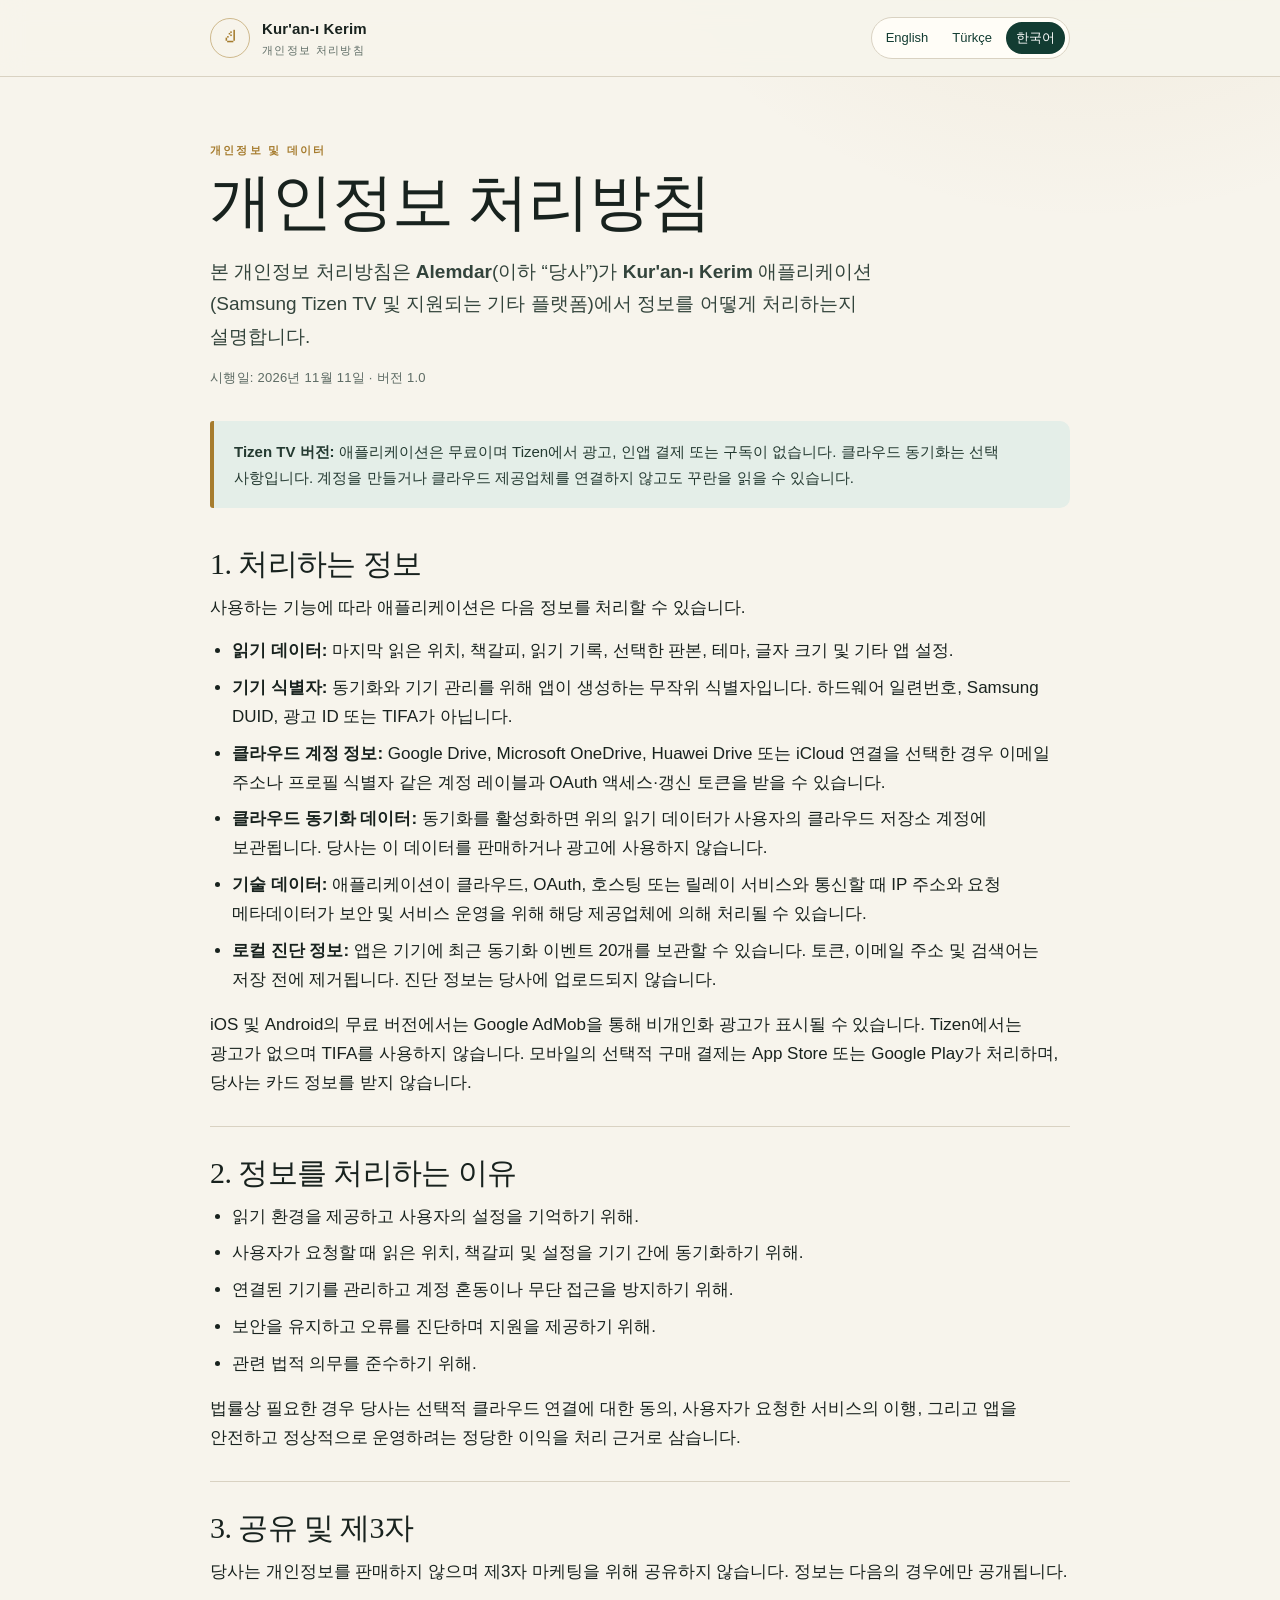
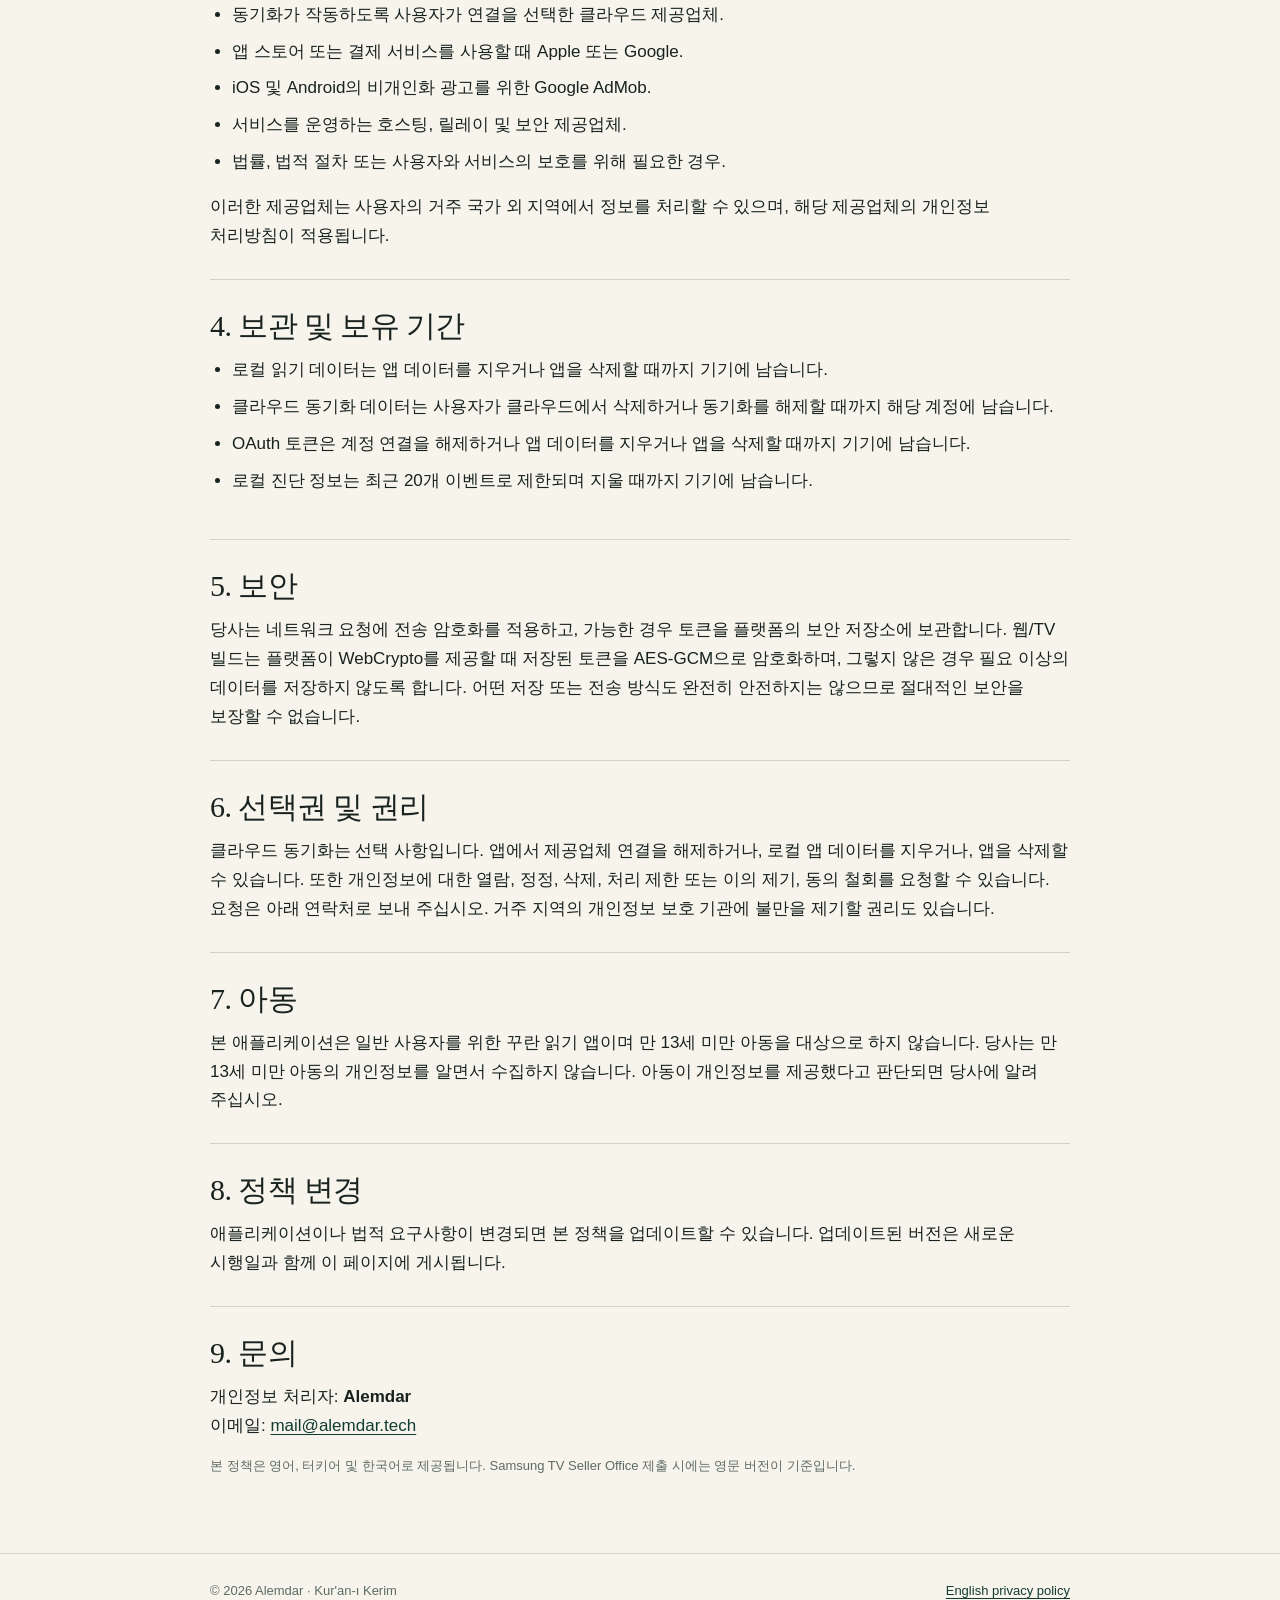
==== ko.html @ b280e63d "Add Korean privacy policy and language links Generated with Codebuff  Co-Authored-By: Codebuff <nore" ====
<!DOCTYPE html>
<html lang="ko">
<head>
  <meta charset="UTF-8">
  <meta name="viewport" content="width=device-width, initial-scale=1">
  <meta name="description" content="Kur'an-ı Kerim 애플리케이션 개인정보 처리방침.">
  <meta name="theme-color" content="#123c32">
  <title>개인정보 처리방침 — Kur'an-ı Kerim</title>
  <link rel="stylesheet" href="style.css">
</head>
<body>
  <header class="site-header">
    <div class="wrap header-inner">
      <a class="brand" href="ko.html" aria-label="Kur'an-ı Kerim 개인정보 처리방침 홈">
        <span class="brand-mark" aria-hidden="true">ك</span>
        <span>
          <strong>Kur'an-ı Kerim</strong>
          <small>개인정보 처리방침</small>
        </span>
      </a>
      <nav class="language-switch" aria-label="언어">
        <a href="index.html" hreflang="en" lang="en">English</a>
        <a href="tr.html" hreflang="tr" lang="tr">Türkçe</a>
        <span aria-current="page">한국어</span>
      </nav>
    </div>
  </header>

  <main class="wrap policy">
    <div class="eyebrow">개인정보 및 데이터</div>
    <h1>개인정보 처리방침</h1>
    <p class="lead">
      본 개인정보 처리방침은 <strong>Alemdar</strong>(이하 “당사”)가
      <strong>Kur'an-ı Kerim</strong> 애플리케이션(Samsung Tizen TV 및
      지원되는 기타 플랫폼)에서 정보를 어떻게 처리하는지 설명합니다.
    </p>
    <p class="meta">시행일: 2026년 11월 11일 · 버전 1.0</p>

    <div class="notice">
      <strong>Tizen TV 버전:</strong> 애플리케이션은 무료이며 Tizen에서 광고,
      인앱 결제 또는 구독이 없습니다. 클라우드 동기화는 선택 사항입니다.
      계정을 만들거나 클라우드 제공업체를 연결하지 않고도 꾸란을 읽을 수
      있습니다.
    </div>

    <section>
      <h2>1. 처리하는 정보</h2>
      <p>사용하는 기능에 따라 애플리케이션은 다음 정보를 처리할 수 있습니다.</p>
      <ul>
        <li>
          <strong>읽기 데이터:</strong> 마지막 읽은 위치, 책갈피, 읽기 기록,
          선택한 판본, 테마, 글자 크기 및 기타 앱 설정.
        </li>
        <li>
          <strong>기기 식별자:</strong> 동기화와 기기 관리를 위해 앱이 생성하는
          무작위 식별자입니다. 하드웨어 일련번호, Samsung DUID, 광고 ID 또는
          TIFA가 아닙니다.
        </li>
        <li>
          <strong>클라우드 계정 정보:</strong> Google Drive, Microsoft OneDrive,
          Huawei Drive 또는 iCloud 연결을 선택한 경우 이메일 주소나 프로필
          식별자 같은 계정 레이블과 OAuth 액세스·갱신 토큰을 받을 수 있습니다.
        </li>
        <li>
          <strong>클라우드 동기화 데이터:</strong> 동기화를 활성화하면 위의 읽기
          데이터가 사용자의 클라우드 저장소 계정에 보관됩니다. 당사는 이 데이터를
          판매하거나 광고에 사용하지 않습니다.
        </li>
        <li>
          <strong>기술 데이터:</strong> 애플리케이션이 클라우드, OAuth, 호스팅
          또는 릴레이 서비스와 통신할 때 IP 주소와 요청 메타데이터가 보안 및
          서비스 운영을 위해 해당 제공업체에 의해 처리될 수 있습니다.
        </li>
        <li>
          <strong>로컬 진단 정보:</strong> 앱은 기기에 최근 동기화 이벤트 20개를
          보관할 수 있습니다. 토큰, 이메일 주소 및 검색어는 저장 전에 제거됩니다.
          진단 정보는 당사에 업로드되지 않습니다.
        </li>
      </ul>
      <p>
        iOS 및 Android의 무료 버전에서는 Google AdMob을 통해 비개인화 광고가
        표시될 수 있습니다. Tizen에서는 광고가 없으며 TIFA를 사용하지 않습니다.
        모바일의 선택적 구매 결제는 App Store 또는 Google Play가 처리하며, 당사는
        카드 정보를 받지 않습니다.
      </p>
    </section>

    <section>
      <h2>2. 정보를 처리하는 이유</h2>
      <ul>
        <li>읽기 환경을 제공하고 사용자의 설정을 기억하기 위해.</li>
        <li>사용자가 요청할 때 읽은 위치, 책갈피 및 설정을 기기 간에 동기화하기 위해.</li>
        <li>연결된 기기를 관리하고 계정 혼동이나 무단 접근을 방지하기 위해.</li>
        <li>보안을 유지하고 오류를 진단하며 지원을 제공하기 위해.</li>
        <li>관련 법적 의무를 준수하기 위해.</li>
      </ul>
      <p>
        법률상 필요한 경우 당사는 선택적 클라우드 연결에 대한 동의, 사용자가
        요청한 서비스의 이행, 그리고 앱을 안전하고 정상적으로 운영하려는 정당한
        이익을 처리 근거로 삼습니다.
      </p>
    </section>

    <section>
      <h2>3. 공유 및 제3자</h2>
      <p>
        당사는 개인정보를 판매하지 않으며 제3자 마케팅을 위해 공유하지 않습니다.
        정보는 다음의 경우에만 공개됩니다.
      </p>
      <ul>
        <li>동기화가 작동하도록 사용자가 연결을 선택한 클라우드 제공업체.</li>
        <li>앱 스토어 또는 결제 서비스를 사용할 때 Apple 또는 Google.</li>
        <li>iOS 및 Android의 비개인화 광고를 위한 Google AdMob.</li>
        <li>서비스를 운영하는 호스팅, 릴레이 및 보안 제공업체.</li>
        <li>법률, 법적 절차 또는 사용자와 서비스의 보호를 위해 필요한 경우.</li>
      </ul>
      <p>
        이러한 제공업체는 사용자의 거주 국가 외 지역에서 정보를 처리할 수 있으며,
        해당 제공업체의 개인정보 처리방침이 적용됩니다.
      </p>
    </section>

    <section>
      <h2>4. 보관 및 보유 기간</h2>
      <ul>
        <li>로컬 읽기 데이터는 앱 데이터를 지우거나 앱을 삭제할 때까지 기기에 남습니다.</li>
        <li>클라우드 동기화 데이터는 사용자가 클라우드에서 삭제하거나 동기화를 해제할 때까지 해당 계정에 남습니다.</li>
        <li>OAuth 토큰은 계정 연결을 해제하거나 앱 데이터를 지우거나 앱을 삭제할 때까지 기기에 남습니다.</li>
        <li>로컬 진단 정보는 최근 20개 이벤트로 제한되며 지울 때까지 기기에 남습니다.</li>
      </ul>
    </section>

    <section>
      <h2>5. 보안</h2>
      <p>
        당사는 네트워크 요청에 전송 암호화를 적용하고, 가능한 경우 토큰을
        플랫폼의 보안 저장소에 보관합니다. 웹/TV 빌드는 플랫폼이 WebCrypto를
        제공할 때 저장된 토큰을 AES-GCM으로 암호화하며, 그렇지 않은 경우
        필요 이상의 데이터를 저장하지 않도록 합니다. 어떤 저장 또는 전송
        방식도 완전히 안전하지는 않으므로 절대적인 보안을 보장할 수 없습니다.
      </p>
    </section>

    <section>
      <h2>6. 선택권 및 권리</h2>
      <p>
        클라우드 동기화는 선택 사항입니다. 앱에서 제공업체 연결을 해제하거나,
        로컬 앱 데이터를 지우거나, 앱을 삭제할 수 있습니다. 또한 개인정보에 대한
        열람, 정정, 삭제, 처리 제한 또는 이의 제기, 동의 철회를 요청할 수
        있습니다. 요청은 아래 연락처로 보내 주십시오. 거주 지역의 개인정보
        보호 기관에 불만을 제기할 권리도 있습니다.
      </p>
    </section>

    <section>
      <h2>7. 아동</h2>
      <p>
        본 애플리케이션은 일반 사용자를 위한 꾸란 읽기 앱이며 만 13세 미만
        아동을 대상으로 하지 않습니다. 당사는 만 13세 미만 아동의 개인정보를
        알면서 수집하지 않습니다. 아동이 개인정보를 제공했다고 판단되면 당사에
        알려 주십시오.
      </p>
    </section>

    <section>
      <h2>8. 정책 변경</h2>
      <p>
        애플리케이션이나 법적 요구사항이 변경되면 본 정책을 업데이트할 수
        있습니다. 업데이트된 버전은 새로운 시행일과 함께 이 페이지에
        게시됩니다.
      </p>
    </section>

    <section>
      <h2>9. 문의</h2>
      <p>
        개인정보 처리자: <strong>Alemdar</strong><br>
        이메일: <a href="mailto:mail@alemdar.tech">mail@alemdar.tech</a>
      </p>
      <p class="small">
        본 정책은 영어, 터키어 및 한국어로 제공됩니다. Samsung TV Seller
        Office 제출 시에는 영문 버전이 기준입니다.
      </p>
    </section>
  </main>

  <footer class="site-footer">
    <div class="wrap footer-inner">
      <span>© 2026 Alemdar · Kur'an-ı Kerim</span>
      <a href="index.html" hreflang="en" lang="en">English privacy policy</a>
    </div>
  </footer>
</body>
</html>
---- style.css ----
:root {
  --ink: #18221e;
  --muted: #5d6b64;
  --paper: #f7f4ec;
  --surface: #fffdf7;
  --line: #d9d2c2;
  --green: #123c32;
  --green-soft: #e4eee8;
  --gold: #a67c2e;
  color-scheme: light;
}

* { box-sizing: border-box; }

html { scroll-behavior: smooth; }

:lang(ko) { word-break: keep-all; }

body {
  margin: 0;
  background:
    radial-gradient(circle at 85% -10%, rgba(166, 124, 46, 0.14), transparent 34rem),
    var(--paper);
  color: var(--ink);
  font-family: ui-sans-serif, -apple-system, BlinkMacSystemFont, "Segoe UI", sans-serif;
  font-size: 17px;
  line-height: 1.7;
  -webkit-font-smoothing: antialiased;
}

a { color: var(--green); text-underline-offset: 3px; }
a:hover { color: var(--gold); }

.wrap {
  width: min(100% - 40px, 860px);
  margin-inline: auto;
}

.site-header {
  border-bottom: 1px solid var(--line);
  background: rgba(247, 244, 236, 0.9);
  backdrop-filter: blur(12px);
  position: sticky;
  top: 0;
  z-index: 10;
}

.header-inner {
  min-height: 76px;
  display: flex;
  align-items: center;
  justify-content: space-between;
  gap: 20px;
}

.brand {
  display: inline-flex;
  align-items: center;
  gap: 12px;
  color: var(--ink);
  text-decoration: none;
}

.brand-mark {
  width: 40px;
  height: 40px;
  display: grid;
  place-items: center;
  border: 1px solid rgba(166, 124, 46, 0.5);
  border-radius: 50%;
  color: var(--gold);
  font-family: "Amiri", "Times New Roman", serif;
  font-size: 25px;
  line-height: 1;
}

.brand strong,
.brand small { display: block; }
.brand strong { font-size: 15px; letter-spacing: 0.01em; }
.brand small { color: var(--muted); font-size: 11px; letter-spacing: 0.12em; text-transform: uppercase; }

.language-switch {
  display: flex;
  align-items: center;
  gap: 4px;
  padding: 4px;
  border: 1px solid var(--line);
  border-radius: 999px;
  background: var(--surface);
  font-size: 13px;
}

.language-switch a,
.language-switch span {
  padding: 5px 10px;
  border-radius: 999px;
  text-decoration: none;
}

.language-switch [aria-current="page"] {
  background: var(--green);
  color: #fff;
}

.policy {
  padding-block: 64px 48px;
}

.eyebrow {
  color: var(--gold);
  font-size: 11px;
  font-weight: 700;
  letter-spacing: 0.2em;
  margin-bottom: 10px;
}

h1, h2 {
  font-family: Georgia, "Times New Roman", serif;
  font-weight: 500;
  letter-spacing: -0.02em;
}

h1 {
  margin: 0;
  font-size: clamp(38px, 7vw, 62px);
  line-height: 1.04;
}

h2 {
  margin: 0 0 12px;
  font-size: clamp(23px, 3.3vw, 30px);
  line-height: 1.2;
}

p { margin: 0 0 14px; }
ul { margin: 0 0 16px; padding-left: 22px; }
li { margin-bottom: 8px; }
strong { font-weight: 650; }

.lead {
  max-width: 70ch;
  margin-top: 22px;
  color: #33443c;
  font-size: 19px;
}

.meta {
  color: var(--muted);
  font-size: 13px;
  letter-spacing: 0.02em;
}

.notice {
  margin: 32px 0 10px;
  padding: 18px 20px;
  border-left: 4px solid var(--gold);
  border-radius: 3px 10px 10px 3px;
  background: var(--green-soft);
  color: #243a31;
  font-size: 15px;
}

section {
  padding-block: 28px;
  border-bottom: 1px solid var(--line);
}

section:last-of-type { border-bottom: 0; }
section p:last-child { margin-bottom: 0; }

.small {
  color: var(--muted);
  font-size: 13px;
}

.site-footer {
  border-top: 1px solid var(--line);
  color: var(--muted);
  font-size: 13px;
}

.footer-inner {
  min-height: 74px;
  display: flex;
  align-items: center;
  justify-content: space-between;
  gap: 16px;
  flex-wrap: wrap;
}

@media (max-width: 560px) {
  .wrap { width: min(100% - 28px, 860px); }
  .policy { padding-top: 42px; }
  .header-inner { min-height: 68px; }
  .brand small { display: none; }
  .language-switch { font-size: 12px; }
  .language-switch a, .language-switch span { padding: 4px 8px; }
  .lead { font-size: 17px; }
}

@media print {
  .site-header, .site-footer, .language-switch { display: none; }
  body { background: #fff; font-size: 11pt; }
  .policy { padding: 0; }
  section { break-inside: avoid; }
  a { color: inherit; }
}
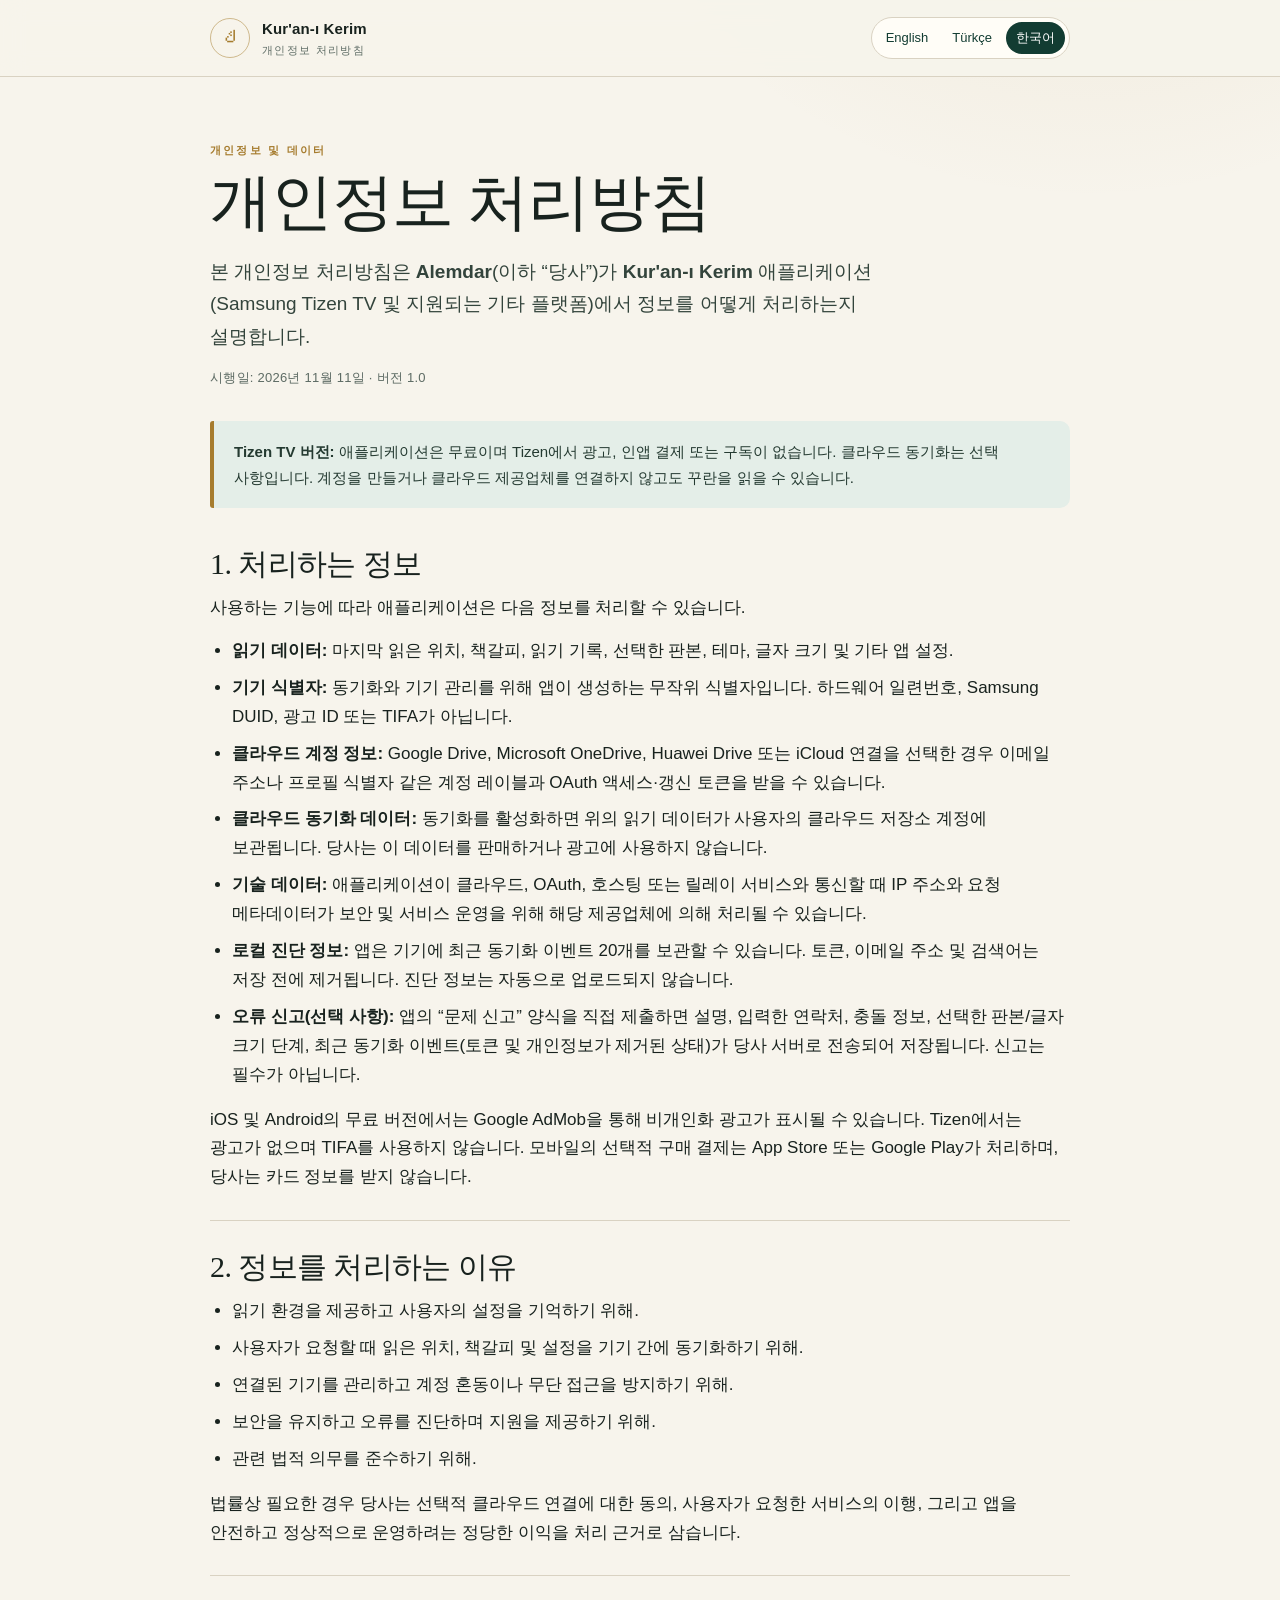
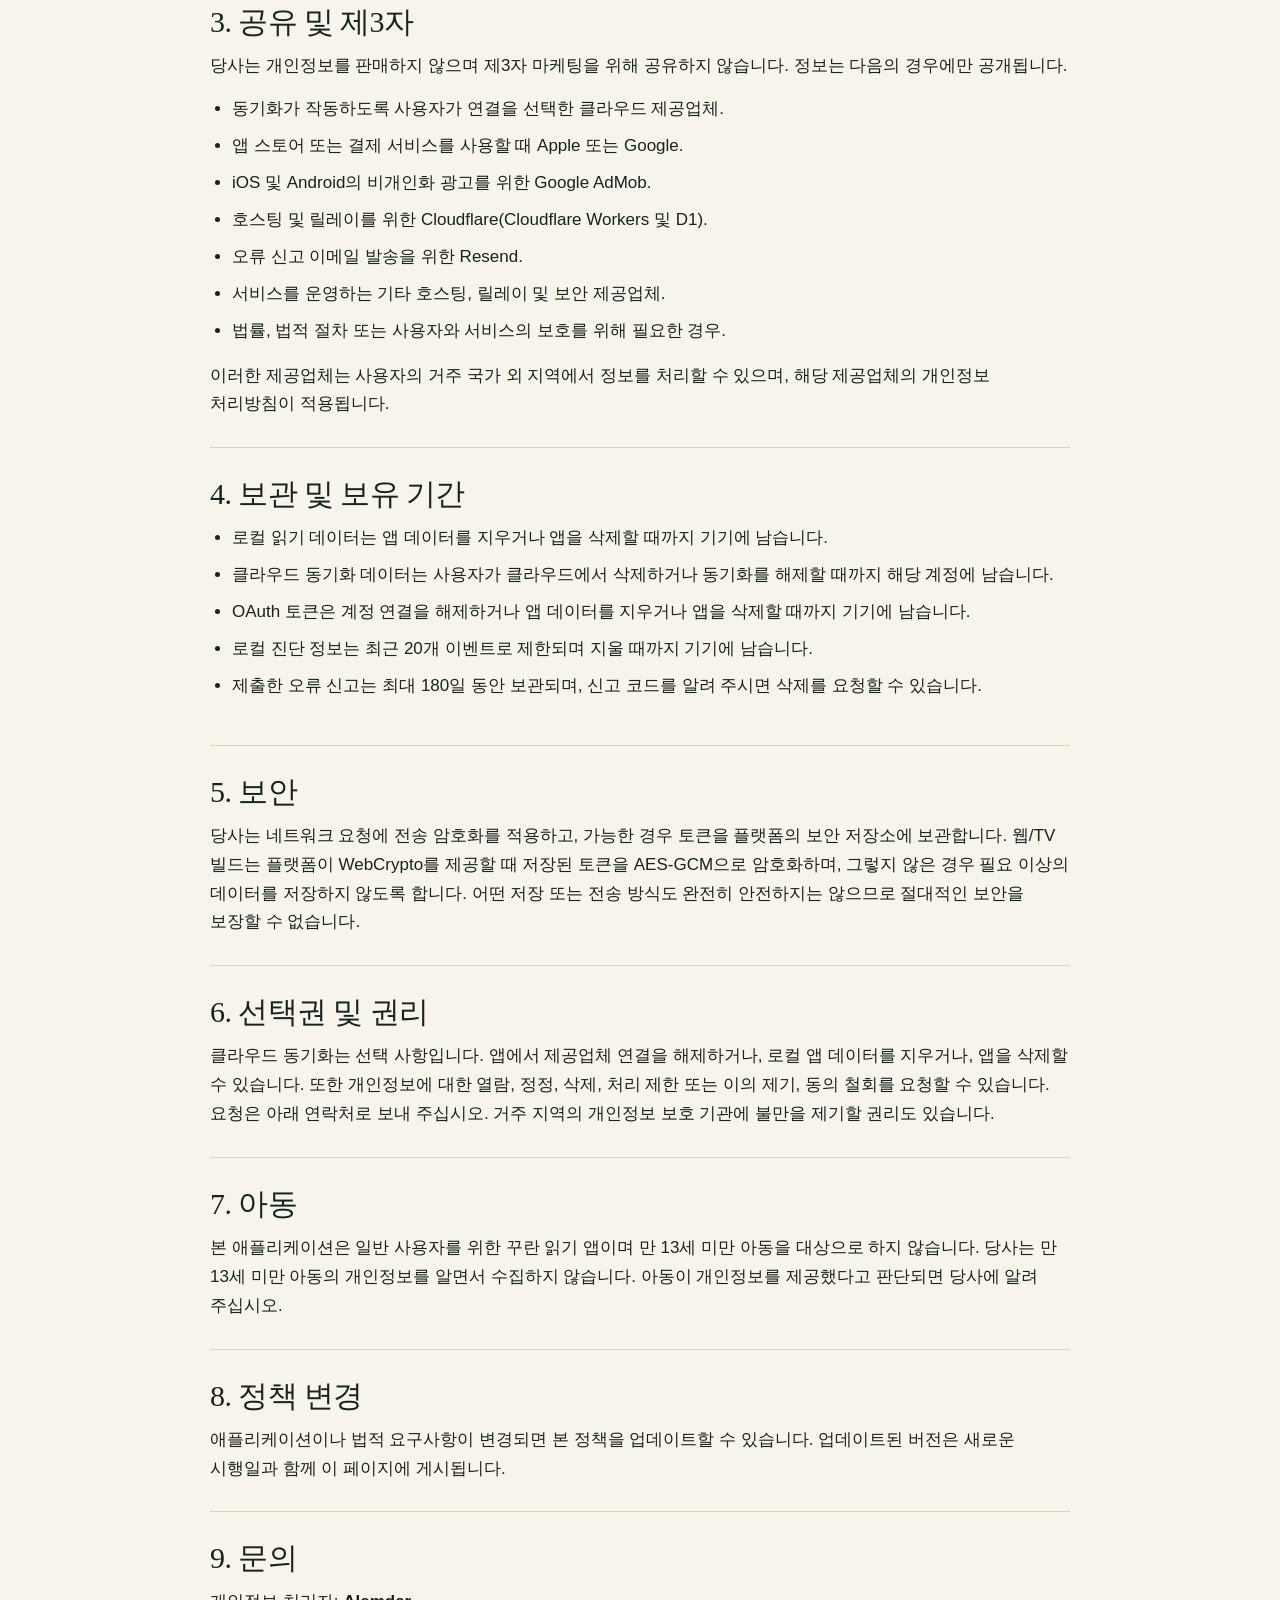
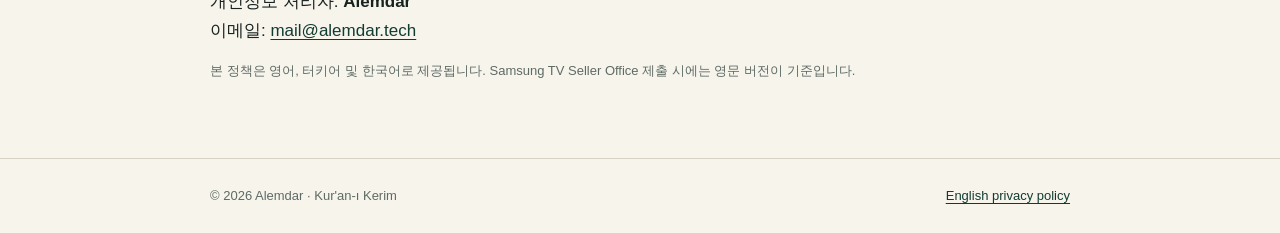
==== commit 28c3321e: "Gizlilik politikası: hata bildirimi, Cloudflare ve Resend Hata bildirimi formu son eşitleme olayları" ====
--- a/ko.html
+++ b/ko.html
@@ -74,7 +74,13 @@
         <li>
           <strong>로컬 진단 정보:</strong> 앱은 기기에 최근 동기화 이벤트 20개를
           보관할 수 있습니다. 토큰, 이메일 주소 및 검색어는 저장 전에 제거됩니다.
-          진단 정보는 당사에 업로드되지 않습니다.
+          진단 정보는 자동으로 업로드되지 않습니다.
+        </li>
+        <li>
+          <strong>오류 신고(선택 사항):</strong> 앱의 “문제 신고” 양식을 직접
+          제출하면 설명, 입력한 연락처, 충돌 정보, 선택한 판본/글자 크기 단계,
+          최근 동기화 이벤트(토큰 및 개인정보가 제거된 상태)가 당사 서버로 전송되어
+          저장됩니다. 신고는 필수가 아닙니다.
         </li>
       </ul>
       <p>
@@ -111,7 +117,9 @@
         <li>동기화가 작동하도록 사용자가 연결을 선택한 클라우드 제공업체.</li>
         <li>앱 스토어 또는 결제 서비스를 사용할 때 Apple 또는 Google.</li>
         <li>iOS 및 Android의 비개인화 광고를 위한 Google AdMob.</li>
-        <li>서비스를 운영하는 호스팅, 릴레이 및 보안 제공업체.</li>
+        <li>호스팅 및 릴레이를 위한 Cloudflare(Cloudflare Workers 및 D1).</li>
+        <li>오류 신고 이메일 발송을 위한 Resend.</li>
+        <li>서비스를 운영하는 기타 호스팅, 릴레이 및 보안 제공업체.</li>
         <li>법률, 법적 절차 또는 사용자와 서비스의 보호를 위해 필요한 경우.</li>
       </ul>
       <p>
@@ -127,6 +135,7 @@
         <li>클라우드 동기화 데이터는 사용자가 클라우드에서 삭제하거나 동기화를 해제할 때까지 해당 계정에 남습니다.</li>
         <li>OAuth 토큰은 계정 연결을 해제하거나 앱 데이터를 지우거나 앱을 삭제할 때까지 기기에 남습니다.</li>
         <li>로컬 진단 정보는 최근 20개 이벤트로 제한되며 지울 때까지 기기에 남습니다.</li>
+        <li>제출한 오류 신고는 최대 180일 동안 보관되며, 신고 코드를 알려 주시면 삭제를 요청할 수 있습니다.</li>
       </ul>
     </section>
 
